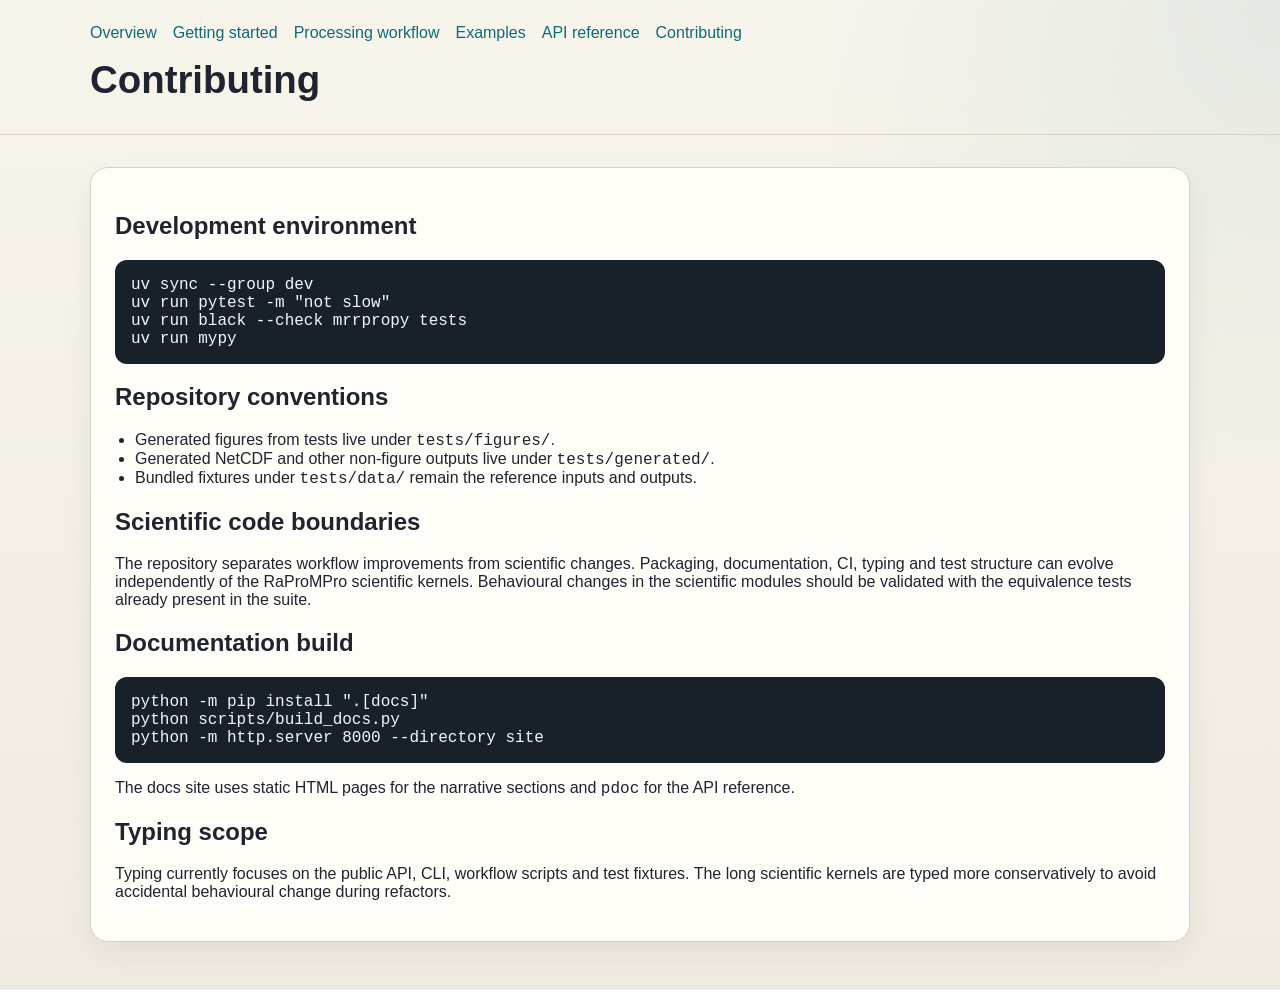
==== docs/contributing.html @ 74b5d516 "Mejora de la documentación y suweb" ====
<!DOCTYPE html>
<html lang="en">
<head>
  <meta charset="utf-8">
  <meta name="viewport" content="width=device-width, initial-scale=1">
  <title>mrrpropy contributing</title>
  <link rel="stylesheet" href="assets/site.css">
</head>
<body>
  <header class="site-header compact">
    <div class="wrap">
      <nav class="nav">
        <a href="index.html">Overview</a>
        <a href="getting-started.html">Getting started</a>
        <a href="processing-workflow.html">Processing workflow</a>
        <a href="examples.html">Examples</a>
        <a href="api/mrrpropy.html">API reference</a>
        <a href="contributing.html">Contributing</a>
      </nav>
      <h1>Contributing</h1>
    </div>
  </header>

  <main class="wrap prose">
    <h2>Development environment</h2>
    <pre><code>uv sync --group dev
uv run pytest -m "not slow"
uv run black --check mrrpropy tests
uv run mypy</code></pre>

    <h2>Repository conventions</h2>
    <ul>
      <li>Generated figures from tests live under <code>tests/figures/</code>.</li>
      <li>Generated NetCDF and other non-figure outputs live under <code>tests/generated/</code>.</li>
      <li>Bundled fixtures under <code>tests/data/</code> remain the reference inputs and outputs.</li>
    </ul>

    <h2>Scientific code boundaries</h2>
    <p>
      The repository separates workflow improvements from scientific changes. Packaging,
      documentation, CI, typing and test structure can evolve independently of the
      RaProMPro scientific kernels. Behavioural changes in the scientific modules should
      be validated with the equivalence tests already present in the suite.
    </p>

    <h2>Documentation build</h2>
    <pre><code>python -m pip install ".[docs]"
python scripts/build_docs.py
python -m http.server 8000 --directory site</code></pre>
    <p>
      The docs site uses static HTML pages for the narrative sections and
      <code>pdoc</code> for the API reference.
    </p>

    <h2>Typing scope</h2>
    <p>
      Typing currently focuses on the public API, CLI, workflow scripts and test
      fixtures. The long scientific kernels are typed more conservatively to avoid
      accidental behavioural change during refactors.
    </p>
  </main>
</body>
</html>
---- docs/assets/site.css ----
:root {
  --bg: #f5f2e9;
  --surface: #fffdf8;
  --ink: #1f2430;
  --muted: #5f6a7a;
  --accent: #0d6b78;
  --border: #d9d1c2;
}

* {
  box-sizing: border-box;
}

body {
  margin: 0;
  font-family: "Segoe UI", "Helvetica Neue", sans-serif;
  color: var(--ink);
  background:
    radial-gradient(circle at top right, rgba(13, 107, 120, 0.08), transparent 30%),
    linear-gradient(180deg, #f7f4ec 0%, #f0ebe0 100%);
}

.wrap {
  width: min(1100px, calc(100% - 2rem));
  margin: 0 auto;
}

.site-header {
  padding: 3rem 0 2rem;
  border-bottom: 1px solid var(--border);
}

.site-header.compact {
  padding: 1.5rem 0 1rem;
}

.eyebrow {
  margin: 0 0 0.5rem;
  text-transform: uppercase;
  letter-spacing: 0.12em;
  color: var(--accent);
  font-weight: 700;
}

h1, h2, h3 {
  line-height: 1.15;
}

h1 {
  margin: 0 0 1rem;
  font-size: clamp(2rem, 3vw, 3.4rem);
}

.lead {
  max-width: 50rem;
  color: var(--muted);
  font-size: 1.1rem;
}

.cta-row {
  display: flex;
  flex-wrap: wrap;
  gap: 0.75rem;
  margin-top: 1.25rem;
}

.button {
  display: inline-block;
  padding: 0.75rem 1rem;
  border-radius: 999px;
  background: var(--accent);
  color: white;
  text-decoration: none;
  font-weight: 600;
}

.button.secondary {
  background: transparent;
  color: var(--accent);
  border: 1px solid var(--accent);
}

.nav {
  display: flex;
  flex-wrap: wrap;
  gap: 1rem;
  margin-bottom: 1rem;
}

.nav a,
a {
  color: var(--accent);
  text-decoration: none;
}

.nav a:hover,
a:hover {
  text-decoration: underline;
}

.grid {
  display: grid;
  grid-template-columns: repeat(auto-fit, minmax(260px, 1fr));
  gap: 1rem;
  padding: 2rem 0 3rem;
}

.two-up {
  grid-template-columns: repeat(auto-fit, minmax(320px, 1fr));
}

.hero-grid {
  display: grid;
  grid-template-columns: minmax(280px, 1fr) minmax(320px, 1.2fr);
  gap: 1rem;
  padding: 2rem 0 1rem;
}

.card,
.prose,
.figure-card {
  background: var(--surface);
  border: 1px solid var(--border);
  border-radius: 18px;
  box-shadow: 0 14px 30px rgba(31, 36, 48, 0.06);
}

.card {
  padding: 1.25rem;
}

.figure-card {
  padding: 1rem;
}

.figure-card img {
  display: block;
  width: 100%;
  height: auto;
  border-radius: 12px;
  border: 1px solid var(--border);
}

.figure-card figcaption {
  margin-top: 0.75rem;
  color: var(--muted);
  font-size: 0.95rem;
}

.prose {
  padding: 1.5rem;
  margin: 2rem auto 3rem;
}

code,
pre {
  font-family: "Cascadia Code", "Consolas", monospace;
}

pre {
  overflow-x: auto;
  padding: 1rem;
  border-radius: 12px;
  background: #18212a;
  color: #f5f7fa;
}

ul {
  padding-left: 1.25rem;
}

ol {
  padding-left: 1.25rem;
}

@media (max-width: 850px) {
  .hero-grid {
    grid-template-columns: 1fr;
  }
}
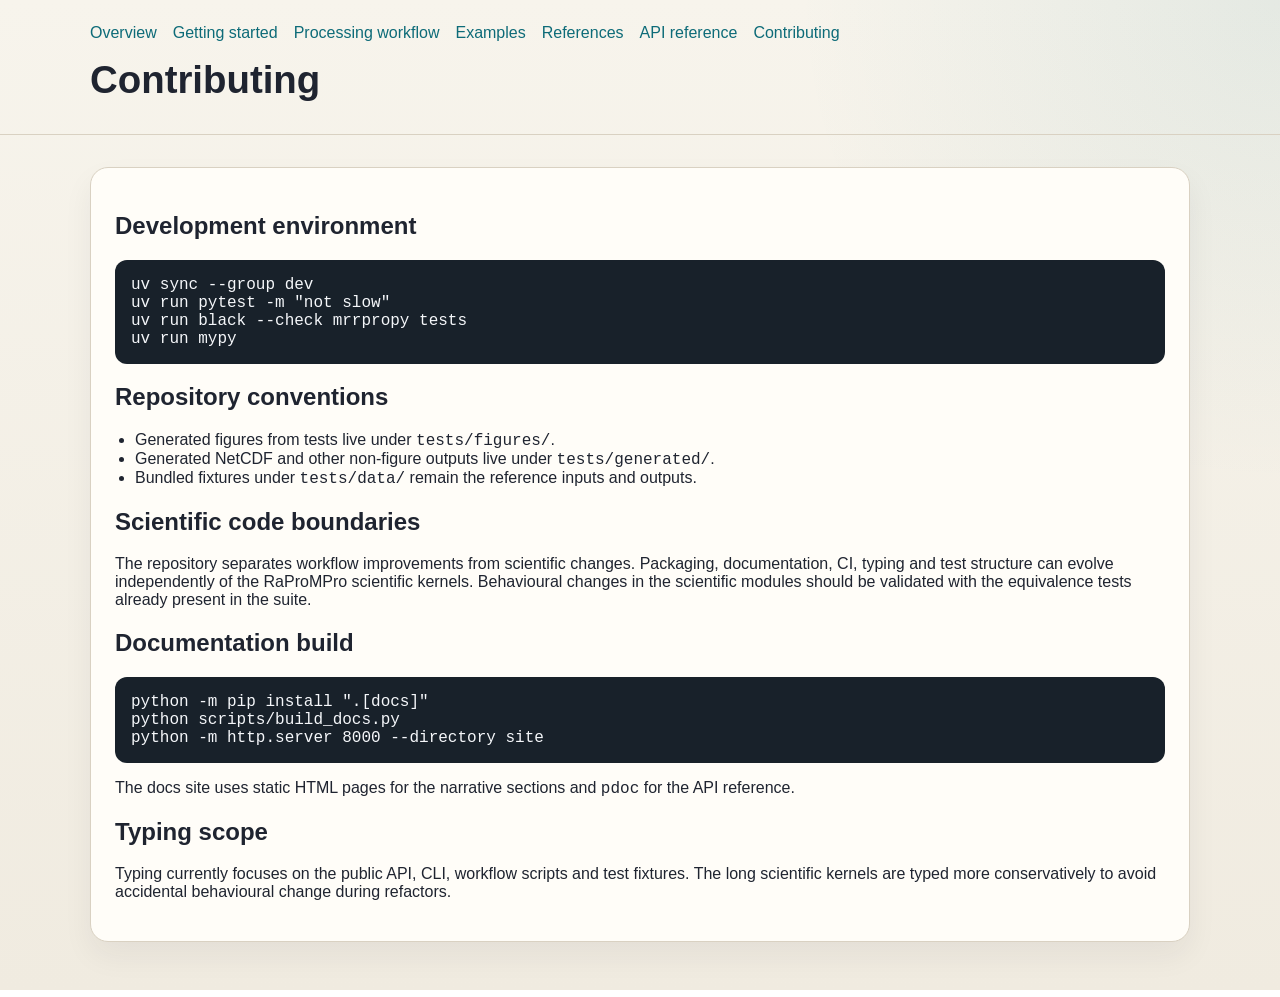
==== commit 10111eac: "Óptimized version as default. Original code remains in branch 'legacy-raprompro-reference'" ====
--- a/docs/contributing.html
+++ b/docs/contributing.html
@@ -14,6 +14,7 @@
         <a href="getting-started.html">Getting started</a>
         <a href="processing-workflow.html">Processing workflow</a>
         <a href="examples.html">Examples</a>
+        <a href="references.html">References</a>
         <a href="api/mrrpropy.html">API reference</a>
         <a href="contributing.html">Contributing</a>
       </nav>
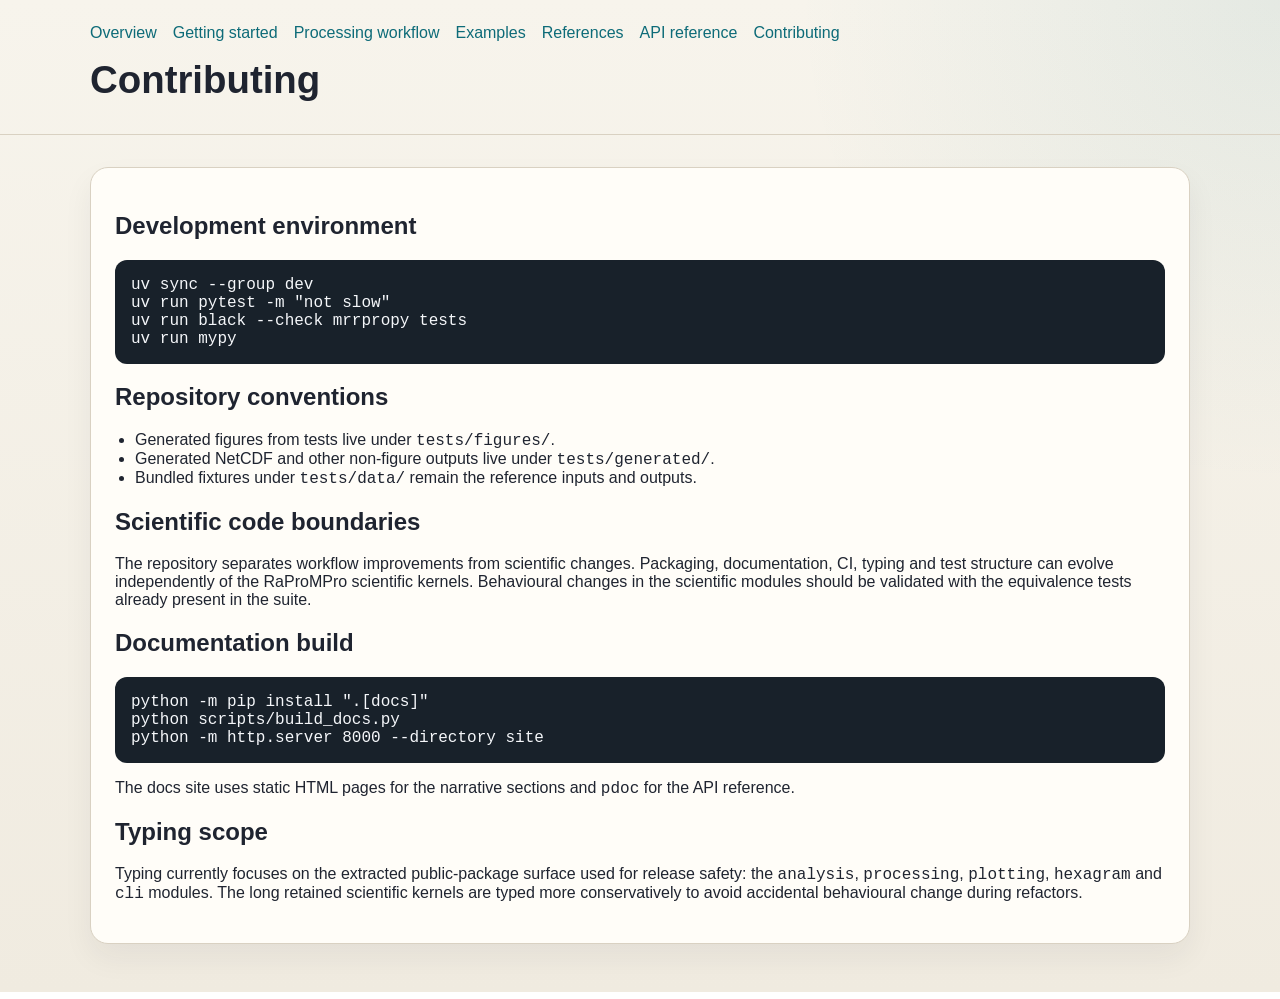
==== commit 1079fd64: "docs: refresh release and contributor guidance" ====
--- a/docs/contributing.html
+++ b/docs/contributing.html
@@ -55,8 +55,10 @@
 
     <h2>Typing scope</h2>
     <p>
-      Typing currently focuses on the public API, CLI, workflow scripts and test
-      fixtures. The long scientific kernels are typed more conservatively to avoid
+      Typing currently focuses on the extracted public-package surface used for
+      release safety: the <code>analysis</code>, <code>processing</code>,
+      <code>plotting</code>, <code>hexagram</code> and <code>cli</code> modules.
+      The long retained scientific kernels are typed more conservatively to avoid
       accidental behavioural change during refactors.
     </p>
   </main>
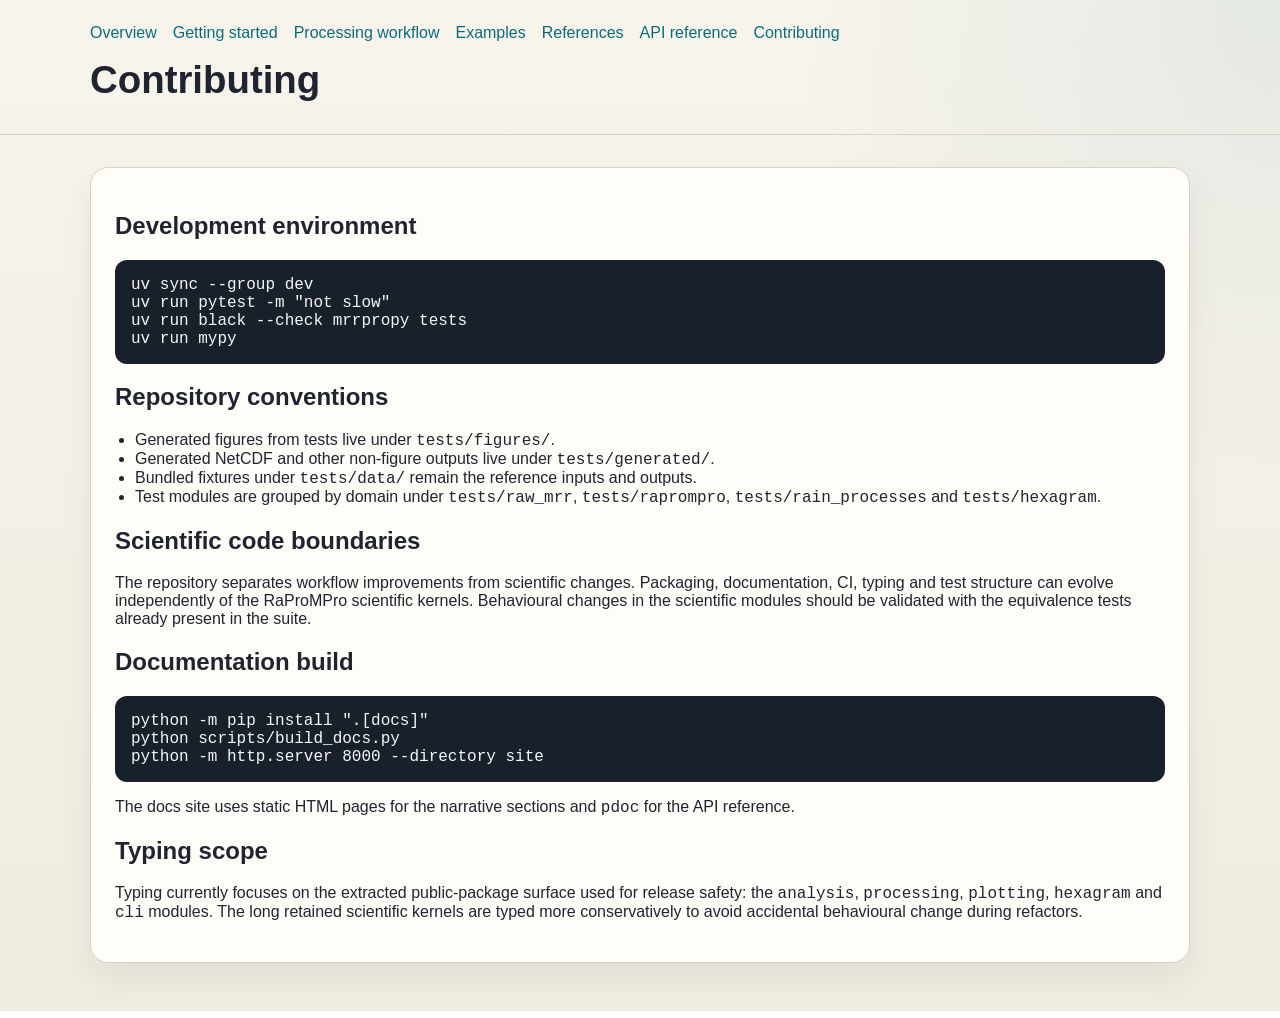
==== commit 06dcc502: "docs: refresh public docs and release workflow" ====
--- a/docs/contributing.html
+++ b/docs/contributing.html
@@ -34,6 +34,7 @@
       <li>Generated figures from tests live under <code>tests/figures/</code>.</li>
       <li>Generated NetCDF and other non-figure outputs live under <code>tests/generated/</code>.</li>
       <li>Bundled fixtures under <code>tests/data/</code> remain the reference inputs and outputs.</li>
+      <li>Test modules are grouped by domain under <code>tests/raw_mrr</code>, <code>tests/raprompro</code>, <code>tests/rain_processes</code> and <code>tests/hexagram</code>.</li>
     </ul>
 
     <h2>Scientific code boundaries</h2>
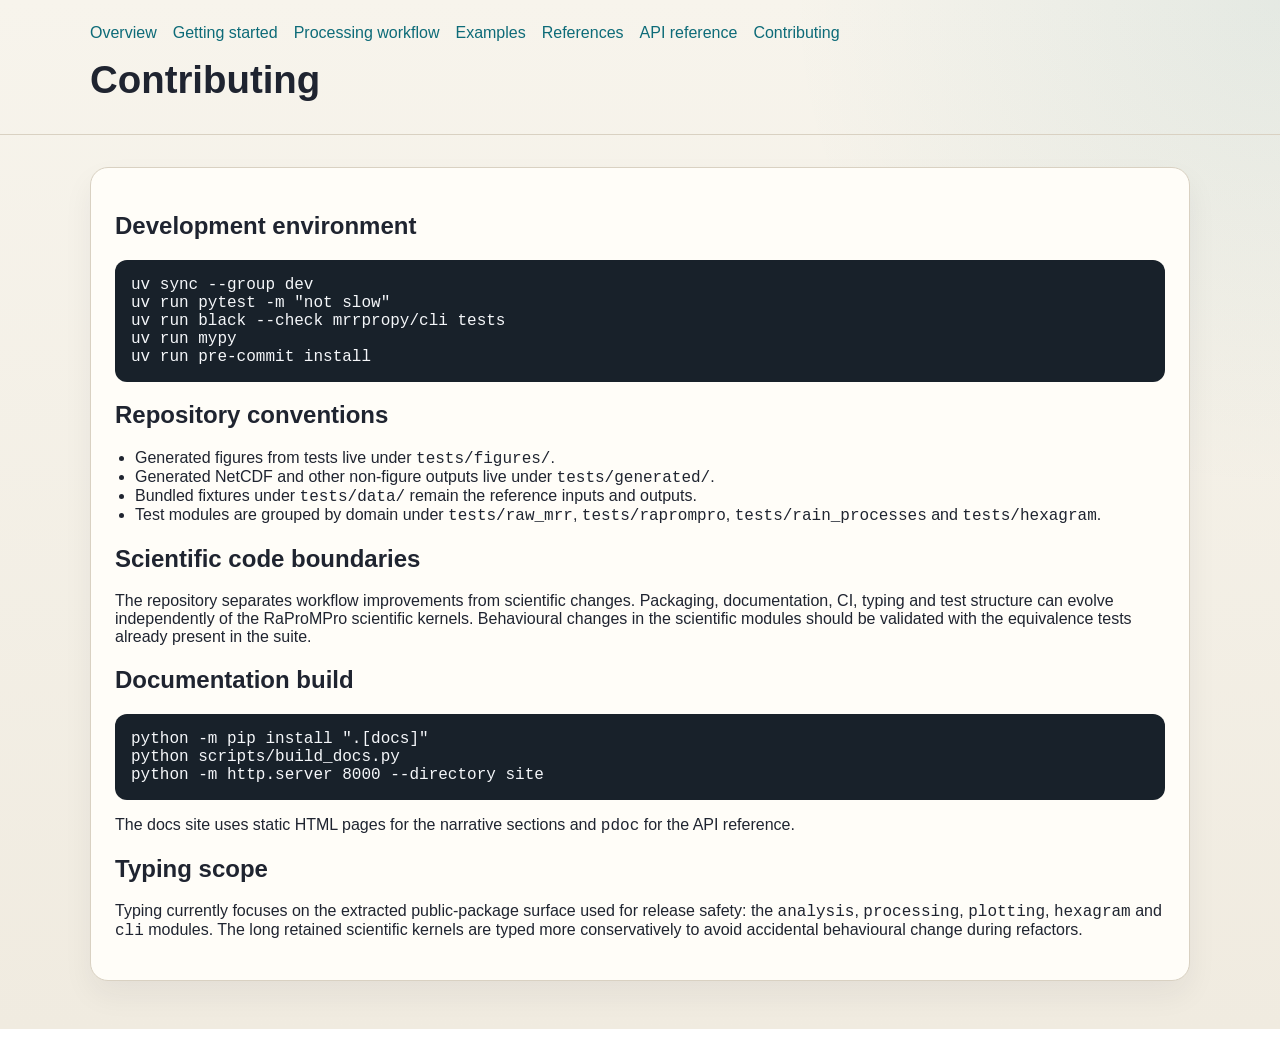
==== commit 0897a1e2: "Update docs for formatting workflow" ====
--- a/docs/contributing.html
+++ b/docs/contributing.html
@@ -26,8 +26,9 @@
     <h2>Development environment</h2>
     <pre><code>uv sync --group dev
 uv run pytest -m "not slow"
-uv run black --check mrrpropy tests
-uv run mypy</code></pre>
+uv run black --check mrrpropy/cli tests
+uv run mypy
+uv run pre-commit install</code></pre>
 
     <h2>Repository conventions</h2>
     <ul>
